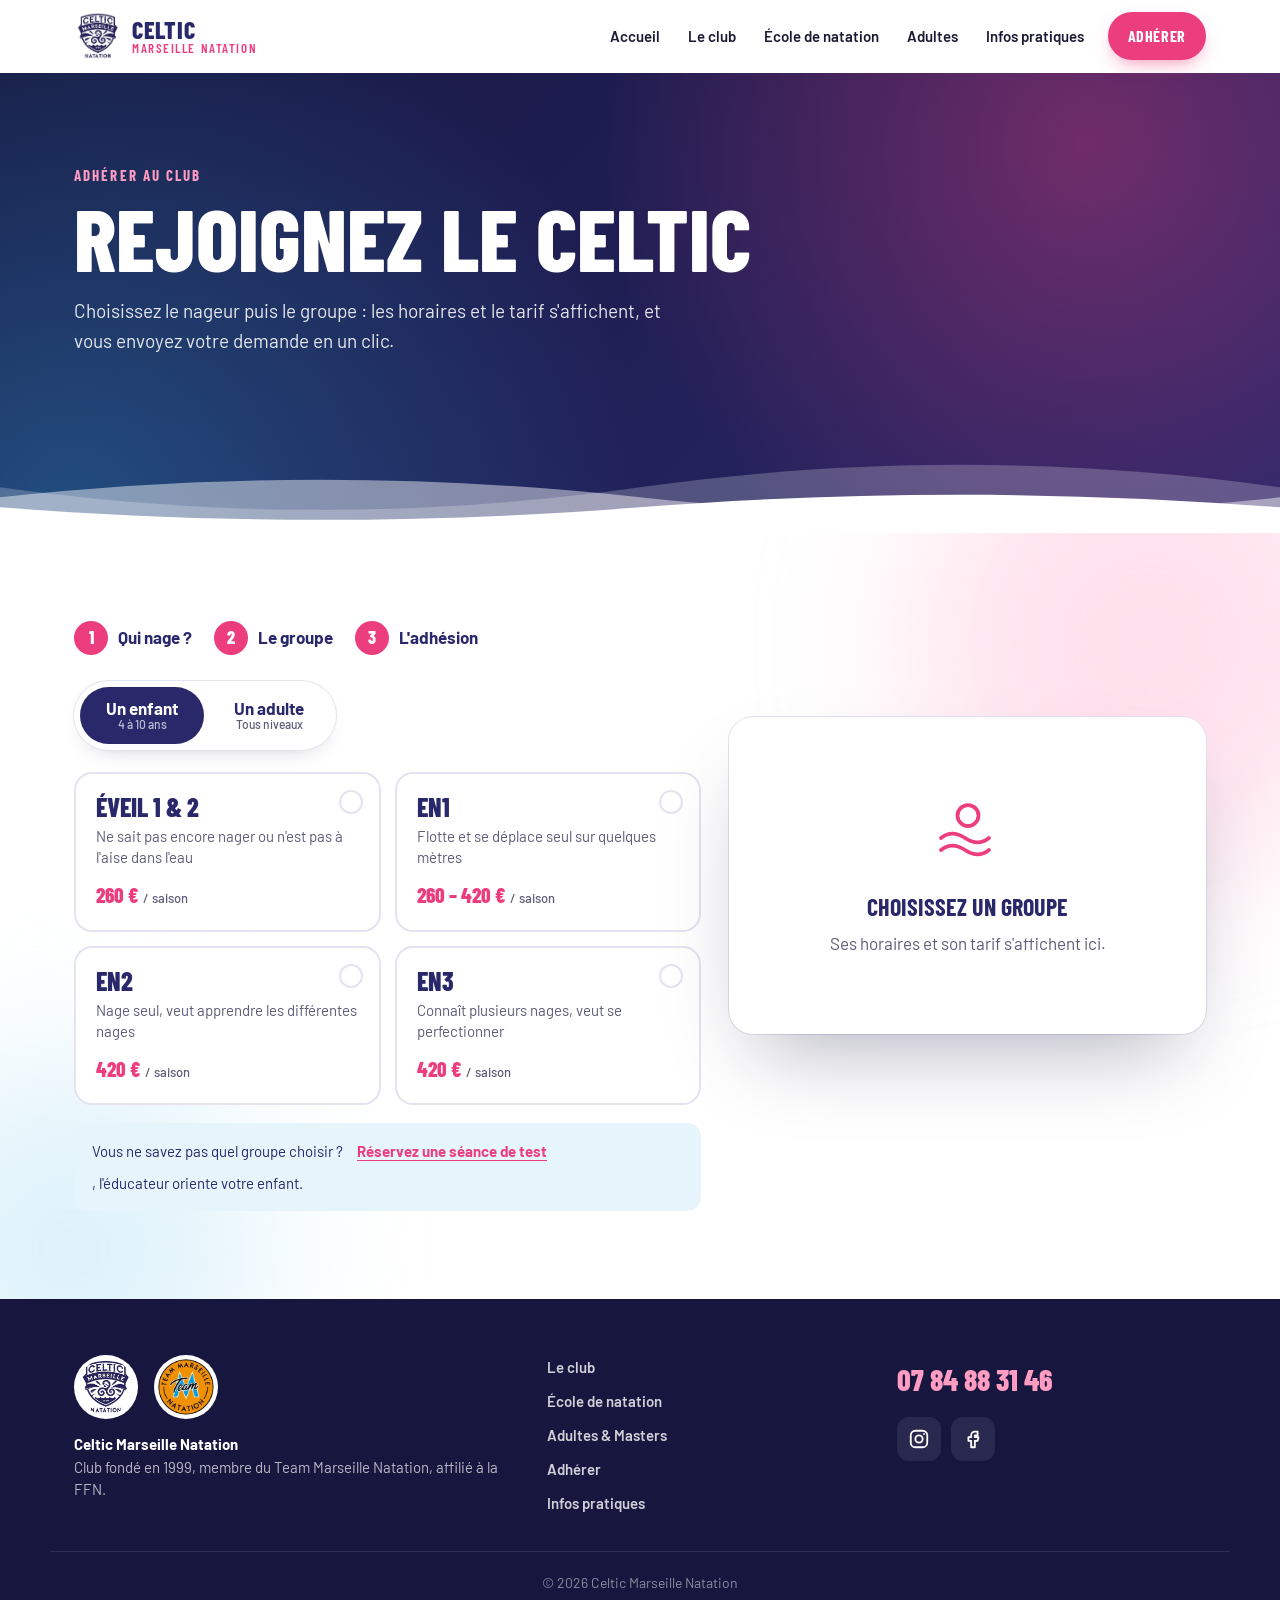
==== adherer.html @ 045851fb "Première version du site." ====
<!doctype html>
<html lang="fr">
<head>
  <meta charset="utf-8">
  <meta name="viewport" content="width=device-width, initial-scale=1, viewport-fit=cover">
  <title>Adhérer — Celtic Marseille Natation</title>
  <meta name="description" content="Adhérez au Celtic Marseille Natation : choisissez votre groupe, découvrez les horaires et le tarif, envoyez votre demande.">
  <meta name="theme-color" content="#29286b">
  <meta property="og:type" content="website">
  <meta property="og:title" content="Adhérer — Celtic Marseille Natation">
  <meta property="og:description" content="Adhérez au Celtic Marseille Natation : choisissez votre groupe, découvrez les horaires et le tarif, envoyez votre demande.">
  <meta property="og:image" content="assets/img/news-stage.jpg">
  <meta property="og:locale" content="fr_FR">
  <link rel="icon" href="assets/img/logo-celtic.jpg">
  <link rel="apple-touch-icon" href="assets/img/logo-celtic.jpg">
  <link rel="preconnect" href="https://fonts.googleapis.com">
  <link rel="preconnect" href="https://fonts.gstatic.com" crossorigin>
  <link href="https://fonts.googleapis.com/css2?family=Barlow+Condensed:ital,wght@0,600;0,700;0,800;1,800&family=Barlow:wght@400;500;600;700&display=swap" rel="stylesheet">
  <link rel="stylesheet" href="assets/css/style.css">
</head>
<body>

<a class="skip" href="#contenu">Aller au contenu</a>

<header class="header">
  <div class="container header__inner">
    <a href="index.html" class="brand" aria-label="Celtic Marseille Natation, accueil">
      <img src="assets/img/logo-celtic.jpg" alt="" width="44" height="44">
      <span class="brand__text"><strong>Celtic</strong><span>Marseille Natation</span></span>
    </a>
    <nav class="nav" id="nav" aria-label="Navigation principale">
      <ul>
        <li><a href="index.html">Accueil</a></li>
        <li><a href="club.html">Le club</a></li>
        <li><a href="ecole.html">École de natation</a></li>
        <li><a href="adultes.html">Adultes</a></li>
        <li><a href="infos.html">Infos pratiques</a></li>
        <li class="nav__cta"><a href="adherer.html" class="btn btn--pink btn--sm" aria-current="page">Adhérer</a></li>
      </ul>
    </nav>
    <button class="burger" id="burger" aria-label="Ouvrir le menu" aria-expanded="false" aria-controls="nav">
      <span></span><span></span><span></span>
    </button>
  </div>
</header>

<main id="contenu">
<section class="page-hero">
  <div class="container page-hero__inner">
    <p class="kicker kicker--light hero__anim" style="--d:0">Adhérer au club</p>
    <h1 class="page-hero__title hero__anim" style="--d:1">Rejoignez le Celtic</h1>
    <p class="page-hero__lead hero__anim" style="--d:2">Choisissez le nageur puis le groupe : les horaires et le tarif s'affichent, et vous envoyez votre demande en un clic.</p>
  </div>
  <div class="waves" aria-hidden="true">
    <svg class="waves__layer waves__layer--back" viewBox="0 0 2880 120" preserveAspectRatio="none">
      <path d="M0,50 C240,95 480,95 720,50 C960,5 1200,5 1440,50 C1680,95 1920,95 2160,50 C2400,5 2640,5 2880,50 L2880,120 L0,120 Z"/>
    </svg>
    <svg class="waves__layer waves__layer--mid" viewBox="0 0 2880 120" preserveAspectRatio="none">
      <path d="M0,65 C240,30 480,30 720,65 C960,100 1200,100 1440,65 C1680,30 1920,30 2160,65 C2400,100 2640,100 2880,65 L2880,120 L0,120 Z"/>
    </svg>
    <svg class="waves__layer waves__layer--front" viewBox="0 0 2880 120" preserveAspectRatio="none">
      <path d="M0,80 C240,105 480,105 720,80 C960,55 1200,55 1440,80 C1680,105 1920,105 2160,80 C2400,55 2640,55 2880,80 L2880,120 L0,120 Z"/>
    </svg>
  </div>
</section>

<section class="section section--tight signup" id="adherer">
  <div class="signup__glow" aria-hidden="true"></div>
  <div class="container">
    <ol class="mini-steps reveal">
      <li><span>1</span>Qui nage ?</li>
      <li><span>2</span>Le groupe</li>
      <li><span>3</span>L'adhésion</li>
    </ol>
    <div class="join">
      <div class="join__main">
        <div class="tabs" role="tablist" aria-label="Qui veut nager ?">
          <button type="button" class="tab" role="tab" aria-selected="true" data-tab="enfant">Un enfant<small>4 à 10 ans</small></button>
          <button type="button" class="tab" role="tab" aria-selected="false" data-tab="adulte">Un adulte<small>Tous niveaux</small></button>
        </div>
        <div class="choices" id="choices" role="radiogroup" aria-label="Choisissez un groupe"></div>
        <div class="join__help" id="join-help"></div>
      </div>
      <aside class="summary" id="summary" aria-live="polite">
        <div class="summary__empty" id="s-empty">
          <svg viewBox="0 0 48 48" aria-hidden="true"><path d="M6 30c5-4 10-4 16 0s11 4 16 0"/><path d="M6 38c5-4 10-4 16 0s11 4 16 0"/><circle cx="24" cy="15" r="7"/></svg>
          <strong>Choisissez un groupe</strong>
          <p>Ses horaires et son tarif s'affichent ici.</p>
        </div>
        <div class="summary__full" id="s-full" hidden>
          <p class="summary__label">Votre choix</p>
          <h2 class="summary__group" id="s-name"></h2>
          <p class="summary__goal" id="s-goal"></p>
          <div class="sessions" id="s-sessions" role="radiogroup" aria-label="Nombre de séances par semaine"></div>
          <div class="price-box">
            <span class="price-box__amount"><span id="s-price">0</span> €</span>
            <span class="price-box__per">pour la saison<br>adhésion + licence FFN incluses</span>
          </div>
          <p class="summary__label">Les créneaux</p>
          <ul class="slots slots--compact" id="s-slots"></ul>
          <p class="summary__note" id="s-note"></p>
          <div class="summary__actions" id="s-actions"></div>
        </div>
      </aside>
    </div>
  </div>
</section>

</main>

<footer class="footer">
  <div class="container footer__inner">
    <div class="footer__brand">
      <div class="footer__logos">
        <img src="assets/img/logo-celtic.jpg" alt="Logo Celtic Marseille Natation" width="64" height="64" loading="lazy">
        <img src="assets/img/logo-team.jpeg" alt="Logo Team Marseille Natation" width="64" height="64" loading="lazy">
      </div>
      <p><strong>Celtic Marseille Natation</strong><br>Club fondé en 1999, membre du Team Marseille Natation, affilié à la FFN.</p>
    </div>
    <nav class="footer__links" aria-label="Plan du site">
      <a href="club.html">Le club</a>
      <a href="ecole.html">École de natation</a>
      <a href="adultes.html">Adultes &amp; Masters</a>
      <a href="adherer.html">Adhérer</a>
      <a href="infos.html">Infos pratiques</a>
    </nav>
    <div class="footer__contact">
      <a href="tel:+33784883146" class="footer__phone">07 84 88 31 46</a>
      <div class="footer__socials">
        <a href="https://www.instagram.com/celticmarseillenatation/" target="_blank" rel="noopener" aria-label="Instagram du club">
          <svg viewBox="0 0 24 24" aria-hidden="true"><rect x="3" y="3" width="18" height="18" rx="5"/><circle cx="12" cy="12" r="4"/><circle cx="17.5" cy="6.5" r="1" class="fill"/></svg>
        </a>
        <a href="https://www.facebook.com/p/Celtic-Marseille-Natation-61565328270177/" target="_blank" rel="noopener" aria-label="Facebook du club">
          <svg viewBox="0 0 24 24" aria-hidden="true"><path d="M14 8h3V4h-3a4 4 0 0 0-4 4v2H7v4h3v7h4v-7h3l1-4h-4V8z"/></svg>
        </a>
      </div>
    </div>
  </div>
  <p class="footer__small container">© <span id="year">2026</span> Celtic Marseille Natation</p>
</footer>

<nav class="tabbar" aria-label="Navigation rapide">
  <a href="index.html" class="tabbar__item"><span class="tabbar__icon"><svg viewBox="0 0 24 24" aria-hidden="true"><path d="M3 11l9-8 9 8v9a1 1 0 0 1-1 1h-5v-6h-6v6H4a1 1 0 0 1-1-1z"/></svg></span><span>Accueil</span></a>
  <a href="ecole.html" class="tabbar__item"><span class="tabbar__icon"><svg viewBox="0 0 24 24" aria-hidden="true"><circle cx="12" cy="7" r="3"/><path d="M3 15c3-2 6-2 9 0s6 2 9 0"/><path d="M3 19.5c3-2 6-2 9 0s6 2 9 0"/></svg></span><span>École</span></a>
  <a href="adherer.html" class="tabbar__item tabbar__item--cta" aria-current="page"><span class="tabbar__icon"><svg viewBox="0 0 24 24" aria-hidden="true"><path d="M12 5v14M5 12h14"/></svg></span><span>Adhérer</span></a>
  <a href="adultes.html" class="tabbar__item"><span class="tabbar__icon"><svg viewBox="0 0 24 24" aria-hidden="true"><circle cx="17" cy="6" r="2.5"/><path d="M3 13l6-3 4 3 5-2"/><path d="M3 18c3-2 6-2 9 0s6 2 9 0"/></svg></span><span>Adultes</span></a>
  <a href="infos.html" class="tabbar__item"><span class="tabbar__icon"><svg viewBox="0 0 24 24" aria-hidden="true"><circle cx="12" cy="12" r="9"/><path d="M12 11v6M12 7.5v.5"/></svg></span><span>Infos</span></a>
</nav>

<a href="#contenu" class="totop" id="totop" aria-label="Revenir en haut de la page">
  <svg viewBox="0 0 24 24" aria-hidden="true"><path d="M12 19V5M5 12l7-7 7 7"/></svg>
</a>

<script src="assets/js/data.js"></script>
<script src="assets/js/main.js"></script>
</body>
</html>
---- assets/css/style.css ----
/* =========================================================
   Celtic Marseille Natation
   Couleurs : indigo du logo, rose du club, orange & bleu du Team
   ========================================================= */

:root {
  --navy: #29286b;
  --navy-deep: #17163f;
  --pink: #ec3d7f;
  --pink-soft: #fde7f0;
  --orange: #f39a2b;
  --sky: #2fa8df;
  --sky-soft: #e6f5fc;
  --ink: #1b1a33;
  --muted: #5d5c78;
  --line: #e4e3ef;
  --bg: #ffffff;
  --tint: #f4f7fb;

  --radius: 18px;
  --radius-sm: 10px;
  --shadow: 0 10px 30px -12px rgba(23, 22, 63, .25);
  --container: 1180px;

  --font-display: "Barlow Condensed", "Arial Narrow", sans-serif;
  --font-body: "Barlow", system-ui, -apple-system, sans-serif;
}

*,
*::before,
*::after { box-sizing: border-box; }

html { scroll-behavior: smooth; scroll-padding-top: 84px; }

body {
  margin: 0;
  font-family: var(--font-body);
  font-size: 17px;
  line-height: 1.6;
  color: var(--ink);
  background: var(--bg);
  -webkit-font-smoothing: antialiased;
  overflow-x: hidden;
}

[hidden] { display: none !important; }
img { max-width: 100%; display: block; }
a { color: inherit; }
p { margin: 0 0 1em; }

.container {
  width: 100%;
  max-width: var(--container);
  margin: 0 auto;
  padding: 0 24px;
}

.skip {
  position: absolute;
  left: -999px;
  top: 8px;
  background: var(--navy);
  color: #fff;
  padding: 8px 14px;
  border-radius: 8px;
  z-index: 100;
}
.skip:focus { left: 8px; }

/* ---------- Typographie ---------- */

.kicker {
  font-family: var(--font-display);
  font-weight: 700;
  font-size: 15px;
  letter-spacing: .14em;
  text-transform: uppercase;
  color: var(--pink);
  margin-bottom: 10px;
}
.kicker--light { color: #ff9cc2; }

.h2 {
  font-family: var(--font-display);
  font-weight: 800;
  font-size: clamp(34px, 4.6vw, 54px);
  line-height: 1;
  letter-spacing: -.005em;
  text-transform: uppercase;
  color: var(--navy);
  margin: 0 0 22px;
}
.h3 {
  font-family: var(--font-display);
  font-weight: 800;
  font-size: 28px;
  text-transform: uppercase;
  color: var(--navy);
  margin: 0 0 20px;
}
.muted { color: var(--muted); }
.orange { color: var(--orange); }

/* ---------- Boutons ---------- */

.btn {
  display: inline-flex;
  align-items: center;
  justify-content: center;
  gap: 8px;
  font-family: var(--font-display);
  font-weight: 700;
  font-size: 18px;
  letter-spacing: .04em;
  text-transform: uppercase;
  text-decoration: none;
  padding: 14px 26px;
  border-radius: 999px;
  border: 2px solid transparent;
  cursor: pointer;
  transition: transform .2s ease, background-color .2s ease, color .2s ease, box-shadow .2s ease;
}
.btn:hover { transform: translateY(-2px); }
.btn:focus-visible { outline: 3px solid var(--sky); outline-offset: 3px; }

.btn--sm { padding: 9px 18px; font-size: 16px; }
.btn--pink { background: var(--pink); color: #fff; box-shadow: 0 8px 20px -8px rgba(236, 61, 127, .7); }
.btn--pink:hover { background: #d92c6d; }
.btn--navy { background: var(--navy); color: #fff; }
.btn--navy:hover { background: var(--navy-deep); }
.btn--orange { background: var(--orange); color: var(--navy-deep); }
.btn--white { background: #fff; color: var(--pink); }
.btn--ghost { background: transparent; border-color: rgba(255, 255, 255, .7); color: #fff; }
.btn--ghost:hover { background: rgba(255, 255, 255, .12); }
.btn--outline { background: transparent; border-color: var(--navy); color: var(--navy); }
.btn--outline:hover { background: var(--navy); color: #fff; }

/* ---------- En-tête ---------- */

.header {
  position: sticky;
  top: 0;
  z-index: 50;
  background: rgba(255, 255, 255, .92);
  backdrop-filter: saturate(160%) blur(12px);
  -webkit-backdrop-filter: saturate(160%) blur(12px);
  border-bottom: 1px solid transparent;
  transition: border-color .2s, box-shadow .2s;
}
.header.is-scrolled { border-color: var(--line); box-shadow: 0 4px 20px -12px rgba(23, 22, 63, .3); }

.header__inner {
  display: flex;
  align-items: center;
  justify-content: space-between;
  height: 72px;
}

.brand {
  display: flex;
  align-items: center;
  gap: 10px;
  text-decoration: none;
  color: var(--navy);
}
.brand img { width: 48px; height: 48px; object-fit: contain; }
.brand__text { display: flex; flex-direction: column; line-height: 1; font-family: var(--font-display); text-transform: uppercase; }
.brand__text strong { font-size: 24px; font-weight: 800; letter-spacing: .03em; }
.brand__text span { font-size: 13px; font-weight: 600; letter-spacing: .12em; color: var(--pink); }

.nav ul { display: flex; align-items: center; gap: 4px; list-style: none; margin: 0; padding: 0; }
.nav a:not(.btn) {
  display: block;
  padding: 8px 12px;
  font-weight: 600;
  font-size: 15px;
  text-decoration: none;
  color: var(--ink);
  border-radius: 8px;
  transition: color .2s, background-color .2s;
}
.nav a:not(.btn):hover { color: var(--pink); }
.nav a:not(.btn)[aria-current="page"] { color: var(--pink); }
.nav__cta { margin-left: 8px; }

.burger {
  display: none;
  width: 44px;
  height: 44px;
  border: 0;
  background: transparent;
  cursor: pointer;
  padding: 10px;
  border-radius: 10px;
}
.burger:focus-visible { outline: 3px solid var(--sky); outline-offset: 2px; }
.burger span {
  display: block;
  height: 2px;
  background: var(--navy);
  border-radius: 2px;
  margin: 5px 0;
  transition: transform .25s, opacity .25s;
}
.burger[aria-expanded="true"] span:nth-child(1) { transform: translateY(7px) rotate(45deg); }
.burger[aria-expanded="true"] span:nth-child(2) { opacity: 0; }
.burger[aria-expanded="true"] span:nth-child(3) { transform: translateY(-7px) rotate(-45deg); }

/* ---------- Hero ---------- */

.hero {
  position: relative;
  color: #fff;
  min-height: min(88vh, 760px);
  display: flex;
  align-items: center;
  padding: 80px 0 140px;
  overflow: hidden;
  background: var(--navy-deep);
}
.hero__bg { position: absolute; inset: 0; }
.hero__bg img { width: 100%; height: 100%; object-fit: cover; object-position: 60% center; }
.hero__bg::after {
  content: "";
  position: absolute;
  inset: 0;
  background:
    linear-gradient(100deg, rgba(23, 22, 63, .95) 0%, rgba(41, 40, 107, .82) 42%, rgba(41, 40, 107, .25) 100%);
}
.hero__inner { position: relative; z-index: 1; }

.hero__title {
  font-family: var(--font-display);
  font-weight: 800;
  font-size: clamp(64px, 11vw, 140px);
  line-height: .86;
  text-transform: uppercase;
  margin: 0 0 28px;
  letter-spacing: -.01em;
}
.hero__title em {
  font-style: italic;
  background: linear-gradient(90deg, var(--pink) 0%, #ff9cc2 50%, var(--pink) 100%);
  background-size: 200% auto;
  -webkit-background-clip: text;
  background-clip: text;
  color: transparent;
  filter: drop-shadow(0 6px 24px rgba(236, 61, 127, .45));
  animation: shimmer 5s linear infinite;
}
.hero__lead { max-width: 540px; font-size: 19px; color: rgba(255, 255, 255, .9); margin-bottom: 32px; }
.hero__actions { display: flex; flex-wrap: wrap; gap: 14px; }

/* ---------- Vagues ---------- */

.wave { position: absolute; left: 0; width: 100%; height: 70px; display: block; }
.wave--bottom { bottom: -1px; }
.wave--top { top: -1px; }
.hero .wave path { fill: #fff; }
.section--navy .wave--top path { fill: #fff; }
.section--navy .wave--bottom path { fill: #fff; }

/* ---------- Chiffres ---------- */

.stats { position: relative; z-index: 2; margin-top: -70px; }
.stats__grid {
  display: grid;
  grid-template-columns: repeat(4, 1fr);
  background: #fff;
  border-radius: var(--radius);
  box-shadow: var(--shadow);
  padding: 8px;
}
.stat {
  display: flex;
  flex-direction: column;
  padding: 22px 24px;
  border-right: 1px solid var(--line);
}
.stat:last-child { border-right: 0; }
.stat__num {
  font-family: var(--font-display);
  font-weight: 800;
  font-size: 52px;
  line-height: 1;
  color: var(--navy);
}
.stat__num sup { font-size: .45em; color: var(--pink); }
.stat__label { font-size: 15px; color: var(--muted); margin-top: 6px; line-height: 1.35; }

/* ---------- Sections ---------- */

.section { position: relative; padding: 110px 0; }
.section--tint { background: var(--tint); }
.section--navy {
  background: var(--navy);
  color: rgba(255, 255, 255, .88);
  padding: 160px 0;
}
.section--navy .h2 { color: #fff; }
.section--navy .muted { color: rgba(255, 255, 255, .6); }

.section__head { margin-bottom: 48px; max-width: 720px; }
.section__head--row {
  max-width: none;
  display: flex;
  align-items: flex-end;
  justify-content: space-between;
  gap: 40px;
}
.section__head--row .h2 { margin-bottom: 0; }
.section__intro { max-width: 460px; color: var(--muted); margin: 0; }

.split {
  display: grid;
  grid-template-columns: 1.05fr 1fr;
  gap: 64px;
  align-items: center;
}
.split--reverse .split__text { order: 2; }
.split__media { margin: 0; }
.split__media figcaption { font-size: 15px; color: var(--muted); margin-top: 16px; }

.photo {
  width: 100%;
  aspect-ratio: 4 / 3.4;
  object-fit: cover;
  object-position: center 35%;
  border-radius: var(--radius);
  box-shadow: 0 30px 60px -20px rgba(0, 0, 0, .5);
}

.team-card {
  background: #fff;
  border-radius: var(--radius);
  padding: 24px;
  box-shadow: var(--shadow);
  border: 1px solid var(--line);
}

.checks { list-style: none; padding: 0; margin: 24px 0 0; display: grid; gap: 10px; }
.checks li { position: relative; padding-left: 34px; font-weight: 600; }
.checks li::before {
  content: "";
  position: absolute;
  left: 0;
  top: 3px;
  width: 22px;
  height: 22px;
  border-radius: 50%;
  background: var(--pink-soft) url("data:image/svg+xml,%3Csvg xmlns='http://www.w3.org/2000/svg' viewBox='0 0 24 24' fill='none' stroke='%23ec3d7f' stroke-width='3' stroke-linecap='round' stroke-linejoin='round'%3E%3Cpath d='M5 12l5 5 9-10'/%3E%3C/svg%3E") center / 13px no-repeat;
}

/* ---------- Parcours ---------- */

.paths { display: grid; grid-template-columns: repeat(3, 1fr); gap: 24px; }
.path {
  position: relative;
  display: flex;
  flex-direction: column;
  background: #fff;
  border-radius: var(--radius);
  padding: 34px 30px 30px;
  text-decoration: none;
  border: 1px solid var(--line);
  transition: transform .25s ease, box-shadow .25s ease, border-color .25s;
  overflow: hidden;
}
.path::after {
  content: "";
  position: absolute;
  left: 0;
  right: 0;
  top: 0;
  height: 5px;
  background: var(--pink);
  transform: scaleX(0);
  transform-origin: left;
  transition: transform .3s ease;
}
.path:hover { transform: translateY(-6px); box-shadow: var(--shadow); border-color: transparent; }
.path:hover::after { transform: scaleX(1); }
.path__num {
  font-family: var(--font-display);
  font-weight: 800;
  font-size: 54px;
  line-height: 1;
  color: transparent;
  -webkit-text-stroke: 1.5px var(--pink);
  margin-bottom: 14px;
}
.path h3 {
  font-family: var(--font-display);
  font-weight: 800;
  font-size: 30px;
  text-transform: uppercase;
  color: var(--navy);
  margin: 0;
  line-height: 1.05;
}
.path__age { font-weight: 700; color: var(--pink); margin: 4px 0 12px; font-size: 15px; }
.path p:not(.path__age) { color: var(--muted); }
.path__link { margin-top: auto; font-weight: 700; color: var(--navy); }

/* ---------- Groupes & créneaux ---------- */

.season-note {
  display: flex;
  align-items: center;
  gap: 12px;
  background: var(--sky-soft);
  border-radius: var(--radius-sm);
  padding: 14px 18px;
  font-size: 15px;
  color: var(--navy);
  margin-bottom: 28px;
}
.season-note a { font-weight: 700; white-space: nowrap; }
.season-note__dot {
  flex: none;
  width: 10px;
  height: 10px;
  border-radius: 50%;
  background: var(--sky);
  box-shadow: 0 0 0 4px rgba(47, 168, 223, .25);
}

.groups { display: grid; grid-template-columns: repeat(4, 1fr); gap: 20px; }
.groups--3 { grid-template-columns: repeat(3, 1fr); }

.group {
  display: flex;
  flex-direction: column;
  background: #fff;
  border: 1px solid var(--line);
  border-radius: var(--radius);
  overflow: hidden;
}
.section--tint .group { border-color: transparent; box-shadow: 0 6px 24px -14px rgba(23, 22, 63, .3); }
.group__head { padding: 24px 22px 18px; border-bottom: 1px dashed var(--line); }
.group__tag {
  display: inline-block;
  font-family: var(--font-display);
  font-weight: 800;
  font-size: 26px;
  text-transform: uppercase;
  color: var(--navy);
  line-height: 1;
}
.group__goal { margin: 8px 0 0; font-size: 15px; color: var(--muted); line-height: 1.4; }

.group--featured { background: var(--navy); border-color: var(--navy); color: #fff; }
.group--featured .group__tag { color: #fff; }
.group--featured .group__goal { color: rgba(255, 255, 255, .75); }
.group--featured .group__head { border-color: rgba(255, 255, 255, .18); }
.group--featured .slot__day { color: rgba(255, 255, 255, .6); }
.group--featured .group__price { background: rgba(255, 255, 255, .08); color: #fff; }
.group--featured .group__price strong { color: #ff9cc2; }

.slots { list-style: none; margin: 0; padding: 10px 22px 18px; flex: 1; }
.slots li {
  display: grid;
  grid-template-columns: 74px 1fr;
  grid-template-areas: "day time" "day pool";
  column-gap: 8px;
  padding: 10px 0;
  border-bottom: 1px solid var(--line);
}
.group--featured .slots li { border-color: rgba(255, 255, 255, .12); }
.slots li:last-child { border-bottom: 0; }
.slot__day { grid-area: day; font-size: 13px; font-weight: 700; text-transform: uppercase; letter-spacing: .06em; color: var(--muted); padding-top: 3px; }
.slot__time { grid-area: time; font-family: var(--font-display); font-weight: 700; font-size: 21px; line-height: 1.2; }
.pool {
  grid-area: pool;
  justify-self: start;
  font-size: 12px;
  font-weight: 700;
  text-transform: uppercase;
  letter-spacing: .05em;
  padding: 2px 9px;
  border-radius: 999px;
  margin-top: 4px;
}
/* Une couleur par piscine, reprise sur les cartes des bassins */
.pool--fv  { background: #dff1fb; color: #0f6f9c; }
.pool--va  { background: var(--pink-soft); color: #b8195a; }
.pool--sc  { background: #fdecd6; color: #a35a00; }
.pool--de  { background: #e5e4f6; color: var(--navy); }
.pool--sea { background: #d8f4ef; color: #0d7a68; }

.group__price {
  padding: 16px 22px;
  background: var(--tint);
  font-size: 15px;
  color: var(--muted);
}
.section--tint .group__price { background: #fafbfd; }
.group__price strong { font-family: var(--font-display); font-size: 22px; color: var(--pink); font-weight: 800; }

.fineprint { font-size: 14px; color: var(--muted); margin: 16px 0 0; }

/* ---------- Étapes d'inscription ---------- */

.steps {
  margin-top: 64px;
  background: var(--pink-soft);
  border-radius: calc(var(--radius) + 6px);
  padding: 44px;
}
.steps ol {
  list-style: none;
  padding: 0;
  margin: 0 0 32px;
  display: grid;
  grid-template-columns: repeat(3, 1fr);
  gap: 28px;
}
.steps li { display: flex; gap: 16px; }
.steps li p { margin: 4px 0 0; color: var(--muted); font-size: 15px; }
.steps li strong { color: var(--navy); font-size: 18px; }
.steps__n {
  flex: none;
  width: 44px;
  height: 44px;
  border-radius: 50%;
  display: grid;
  place-items: center;
  background: var(--pink);
  color: #fff;
  font-family: var(--font-display);
  font-weight: 800;
  font-size: 22px;
}

/* ---------- Compétition ---------- */

.chips { list-style: none; padding: 0; margin: 0 0 28px; display: flex; flex-wrap: wrap; gap: 8px; }
.chips li {
  padding: 6px 14px;
  border-radius: 999px;
  border: 1px solid rgba(255, 255, 255, .3);
  font-weight: 600;
  font-size: 15px;
  color: #fff;
}
.results { display: flex; gap: 40px; margin-bottom: 32px; }
.results div { display: flex; flex-direction: column; max-width: 160px; font-size: 15px; line-height: 1.35; }
.results__num { font-family: var(--font-display); font-weight: 800; font-size: 60px; line-height: 1; color: var(--orange); }
.results__num sup { font-size: .45em; }

/* ---------- Bassins ---------- */

.pools { display: grid; grid-template-columns: repeat(4, 1fr); gap: 20px; }
.poolcard {
  --c: var(--sky);
  position: relative;
  display: flex;
  flex-direction: column;
  padding: 28px 24px 24px;
  border-radius: var(--radius);
  background: #fff;
  border: 1px solid var(--line);
  border-top: 6px solid var(--c);
  transition: transform .25s, box-shadow .25s;
}
.poolcard:hover { transform: translateY(-4px); box-shadow: var(--shadow); }
.poolcard--fv { --c: var(--sky); }
.poolcard--va { --c: var(--pink); }
.poolcard--sc { --c: var(--orange); }
.poolcard--de { --c: var(--navy); }
.poolcard__arr {
  font-family: var(--font-display);
  font-weight: 800;
  font-size: 48px;
  line-height: 1;
  color: var(--c);
}
.poolcard__arr sup { font-size: .45em; }
.poolcard h3 {
  font-family: var(--font-display);
  font-weight: 800;
  font-size: 24px;
  text-transform: uppercase;
  color: var(--navy);
  margin: 10px 0 8px;
  line-height: 1.05;
}
.poolcard__addr { color: var(--muted); font-size: 15px; line-height: 1.45; }
.poolcard__use { font-size: 14px; font-weight: 600; color: var(--ink); }
.poolcard a { margin-top: auto; font-weight: 700; color: var(--navy); text-decoration: none; }
.poolcard a:hover { color: var(--pink); }

/* ---------- Actualités ---------- */

.news { display: grid; grid-template-columns: repeat(4, 1fr); gap: 20px; }
.newscard {
  display: flex;
  flex-direction: column;
  background: #fff;
  border-radius: var(--radius);
  overflow: hidden;
  box-shadow: 0 6px 24px -14px rgba(23, 22, 63, .3);
  transition: transform .25s, box-shadow .25s;
}
.newscard:hover { transform: translateY(-4px); box-shadow: var(--shadow); }
.newscard__img { aspect-ratio: 16 / 10; overflow: hidden; background: var(--navy); }
.newscard__img img { width: 100%; height: 100%; object-fit: cover; }
.newscard__img--left img { object-position: left center; }
.newscard__img--contain { background: #bfe6f6; }
.newscard__img--contain img { object-fit: cover; object-position: center 20%; }
.newscard__body { padding: 20px 22px 24px; }
.newscard time { font-size: 13px; font-weight: 700; text-transform: uppercase; letter-spacing: .06em; color: var(--pink); }
.newscard h3 {
  font-family: var(--font-display);
  font-weight: 800;
  font-size: 22px;
  line-height: 1.1;
  text-transform: uppercase;
  color: var(--navy);
  margin: 6px 0 10px;
}
.newscard p { font-size: 15px; color: var(--muted); margin: 0; line-height: 1.5; }

/* ---------- Soutenir ---------- */

.support {
  background: var(--pink);
  background-image:
    radial-gradient(circle at 10% 120%, rgba(255, 255, 255, .18) 0 160px, transparent 161px),
    radial-gradient(circle at 95% -30%, rgba(255, 255, 255, .14) 0 200px, transparent 201px);
  color: #fff;
  padding: 72px 0;
}
.support__inner { display: flex; align-items: center; justify-content: space-between; gap: 40px; }
.support .h2 { color: #fff; margin-bottom: 10px; }
.support p { max-width: 620px; margin: 0; font-size: 18px; color: rgba(255, 255, 255, .92); }
.support .btn { flex: none; }

/* ---------- Contact ---------- */

.contact { display: grid; grid-template-columns: 1fr 1fr; gap: 64px; align-items: center; }
.contact p { color: var(--muted); }
.phone {
  display: inline-block;
  font-family: var(--font-display);
  font-weight: 800;
  font-size: clamp(40px, 5.5vw, 64px);
  line-height: 1;
  color: var(--pink);
  text-decoration: none;
  margin-top: 8px;
  border-bottom: 4px solid var(--pink-soft);
  transition: border-color .2s;
}
.phone:hover { border-color: var(--pink); }

.socials { display: grid; gap: 14px; }
.social {
  display: flex;
  align-items: center;
  gap: 16px;
  padding: 16px 20px;
  border-radius: var(--radius-sm);
  border: 1px solid var(--line);
  text-decoration: none;
  transition: border-color .2s, transform .2s, box-shadow .2s;
}
.social:hover { border-color: var(--pink); transform: translateX(4px); box-shadow: 0 6px 20px -12px rgba(236, 61, 127, .5); }
.social svg {
  flex: none;
  width: 44px;
  height: 44px;
  padding: 10px;
  border-radius: 12px;
  background: var(--pink-soft);
  fill: none;
  stroke: var(--pink);
  stroke-width: 2;
  stroke-linejoin: round;
}
.social svg .fill { fill: var(--pink); stroke: none; }
.social--team svg { background: #fdecd6; stroke: #c96f00; }
.social--team svg .fill { fill: #c96f00; }
.social span { display: flex; flex-direction: column; font-size: 15px; color: var(--muted); line-height: 1.3; }
.social strong { color: var(--navy); font-size: 17px; }

/* ---------- Pied de page ---------- */

.footer {
  background: var(--navy-deep);
  color: rgba(255, 255, 255, .7);
  padding: 56px 0 40px;
  text-align: center;
  font-size: 15px;
}
.footer__inner { display: flex; flex-direction: column; align-items: center; gap: 10px; }
.footer__logos { display: flex; gap: 16px; margin-bottom: 12px; }
.footer__logos img { width: 72px; height: 72px; border-radius: 50%; object-fit: contain; background: #fff; padding: 4px; }
.footer strong { color: #fff; }
.footer__small { font-size: 14px; color: rgba(255, 255, 255, .5); }
.footer__small a { color: rgba(255, 255, 255, .7); }

/* ---------- Apparition au défilement ---------- */

.reveal { opacity: 0; transform: translateY(24px); transition: opacity .7s ease, transform .7s ease; }
.reveal.is-visible { opacity: 1; transform: none; }
.no-js .reveal { opacity: 1; transform: none; }

@media (prefers-reduced-motion: reduce) {
  html { scroll-behavior: auto; }
  .reveal { opacity: 1; transform: none; transition: none; }
  * { transition-duration: 0s !important; }
}

/* =========================================================
   Responsive
   ========================================================= */

@media (max-width: 1080px) {
  .groups { grid-template-columns: repeat(2, 1fr); }
  .pools, .news { grid-template-columns: repeat(2, 1fr); }
}

@media (max-width: 960px) {
  .burger { display: block; }
  .nav {
    position: fixed;
    inset: 60px 0 auto 0;
    background: #fff;
    border-bottom: 1px solid var(--line);
    box-shadow: 0 20px 30px -20px rgba(23, 22, 63, .35);
    padding: 12px 24px 24px;
    transform: translateY(-12px);
    opacity: 0;
    visibility: hidden;
    transition: opacity .2s, transform .2s, visibility .2s;
  }
  .nav.is-open { opacity: 1; transform: none; visibility: visible; }
  .nav ul { flex-direction: column; align-items: stretch; gap: 0; }
  .nav a:not(.btn) { padding: 14px 4px; font-size: 18px; border-bottom: 1px solid var(--line); border-radius: 0; }
  .nav__cta { margin: 16px 0 0; }
  .nav__cta .btn { width: 100%; }
}

@media (max-width: 960px) {

  .split, .contact { grid-template-columns: 1fr; gap: 44px; }
  .split--reverse .split__text { order: 0; }
  .paths, .groups--3 { grid-template-columns: 1fr; }
  .section__head--row { flex-direction: column; align-items: flex-start; gap: 18px; }
  .stats__grid { grid-template-columns: repeat(2, 1fr); }
  .stat:nth-child(2) { border-right: 0; }
  .stat:nth-child(-n+2) { border-bottom: 1px solid var(--line); }
  .steps ol { grid-template-columns: 1fr; }
  .support__inner { flex-direction: column; align-items: flex-start; }
}

@media (max-width: 600px) {
  body { font-size: 16px; }
  .container { padding: 0 16px; }
  .section { padding: 80px 0; }
  .section--navy { padding: 120px 0; }
  .hero { padding: 56px 0 120px; min-height: 0; }
  .hero__bg::after { background: linear-gradient(180deg, rgba(23, 22, 63, .8), rgba(41, 40, 107, .92)); }
  .hero__actions .btn { flex: 1 1 100%; }
  .groups, .pools, .news { grid-template-columns: 1fr; }
  .stat { padding: 18px 16px; }
  .stat__num { font-size: 40px; }
  .steps { padding: 28px 22px; }
  .results { gap: 24px; }
  .brand__text strong { font-size: 21px; }
  .season-note { align-items: flex-start; }
  .season-note__dot { margin-top: 6px; }
}

/* =========================================================
   Animations et éléments dynamiques
   ========================================================= */

@keyframes shimmer { to { background-position: -200% center; } }
@keyframes kenburns { from { transform: scale(1.04); } to { transform: scale(1.16) translate(-2%, -1%); } }
@keyframes lineUp { to { transform: none; } }
@keyframes fadeUp { to { opacity: 1; transform: none; } }
@keyframes waveMove { to { transform: translateX(-50%); } }
@keyframes marquee { to { transform: translateX(-50%); } }
@keyframes rise {
  0%   { transform: translate(0, 0); opacity: 0; }
  10%  { opacity: .9; }
  50%  { transform: translate(var(--sway), -55vh); }
  100% { transform: translate(0, -110vh); opacity: 0; }
}
@keyframes ripple { to { transform: translate(-50%, -50%) scale(16); opacity: 0; } }
@keyframes scrollDot { 0% { transform: translate(-50%, 0); opacity: 1; } 80% { transform: translate(-50%, 14px); opacity: 0; } 100% { opacity: 0; } }
@keyframes stepIn { from { opacity: 0; transform: translateX(24px); } to { opacity: 1; transform: none; } }
@keyframes glow { 0%, 100% { box-shadow: 0 8px 20px -8px rgba(236, 61, 127, .7), 0 0 0 0 rgba(236, 61, 127, .45); } 50% { box-shadow: 0 8px 20px -8px rgba(236, 61, 127, .7), 0 0 0 10px rgba(236, 61, 127, 0); } }
@keyframes drop { from { opacity: 0; transform: translateY(-8px); } to { opacity: 1; transform: none; } }

/* ---------- Hero ---------- */

.hero { cursor: default; }
.hero__bg img { animation: kenburns 26s ease-in-out infinite alternate; }

.hero__title .line { display: block; overflow: hidden; padding: 0 .12em .03em 0; margin-right: -.12em; }
.hero__title .line > span { display: inline-block; transform: translateY(110%); animation: lineUp .9s cubic-bezier(.2, .8, .2, 1) forwards; }
.hero__title .line:nth-child(1) > span { animation-delay: .15s; }
.hero__title .line:nth-child(2) > span { animation-delay: .3s; }
.hero__title .line:nth-child(3) > span { animation-delay: .45s; }

.hero__anim { opacity: 0; transform: translateY(20px); animation: fadeUp .8s ease forwards; animation-delay: calc(var(--d) * .15s + .1s); }

.btn--glow { animation: glow 2.4s ease-in-out infinite; }

.hero__bubbles { position: absolute; inset: 0; overflow: hidden; pointer-events: none; }
.bubble {
  position: absolute;
  bottom: -40px;
  border-radius: 50%;
  background: radial-gradient(circle at 30% 30%, rgba(255, 255, 255, .75), rgba(255, 255, 255, .06) 62%);
  border: 1px solid rgba(255, 255, 255, .35);
  animation: rise var(--dur) linear var(--delay) infinite;
}
.ripple {
  position: absolute;
  width: 20px;
  height: 20px;
  border: 2px solid rgba(255, 255, 255, .7);
  border-radius: 50%;
  transform: translate(-50%, -50%) scale(0);
  animation: ripple 1.3s ease-out forwards;
  pointer-events: none;
  z-index: 1;
}

.waves { position: absolute; left: 0; right: 0; bottom: -1px; height: 110px; overflow: hidden; pointer-events: none; z-index: 1; }
.waves__layer { position: absolute; left: 0; bottom: 0; width: 200%; height: 100%; }
.waves__layer--back path  { fill: rgba(255, 255, 255, .22); }
.waves__layer--mid path   { fill: rgba(255, 255, 255, .45); }
.waves__layer--front path { fill: #fff; }
.waves__layer--back  { animation: waveMove 19s linear infinite; }
.waves__layer--mid   { animation: waveMove 13s linear infinite reverse; }
.waves__layer--front { animation: waveMove 9s linear infinite; }

.scroll-hint {
  position: absolute;
  left: 50%;
  bottom: 130px;
  width: 26px;
  height: 42px;
  margin-left: -13px;
  border: 2px solid rgba(255, 255, 255, .55);
  border-radius: 14px;
  z-index: 2;
}
.scroll-hint span {
  position: absolute;
  left: 50%;
  top: 8px;
  width: 4px;
  height: 8px;
  border-radius: 2px;
  background: #fff;
  animation: scrollDot 1.8s ease-in-out infinite;
}

.stats { margin-top: -56px; }

/* ---------- Bandeau défilant ---------- */

.marquee {
  margin: 70px -2% 0;
  width: 104%;
  background: var(--navy);
  color: #fff;
  padding: 16px 0;
  overflow: hidden;
  transform: rotate(-1.5deg);
  box-shadow: 0 16px 30px -18px rgba(23, 22, 63, .6);
}
.marquee__track { display: flex; width: max-content; animation: marquee 32s linear infinite; }
.marquee__track span {
  display: inline-flex;
  align-items: center;
  font-family: var(--font-display);
  font-weight: 800;
  font-size: 30px;
  text-transform: uppercase;
  letter-spacing: .02em;
  white-space: nowrap;
}
.marquee__track span::after {
  content: "";
  width: 14px;
  height: 14px;
  margin: 0 32px;
  background: var(--pink);
  transform: rotate(45deg);
  border-radius: 3px;
}
.marquee__track span:nth-child(3n+2) { color: #ff9cc2; }
.marquee__track span:nth-child(3n+2)::after { background: var(--orange); }
.marquee:hover .marquee__track { animation-play-state: paused; }

/* ---------- Cartes ---------- */

.group { transition: transform .25s ease, box-shadow .25s ease; }
.group:hover { transform: translateY(-5px); box-shadow: var(--shadow); }

/* ---------- Filtres par piscine ---------- */

.filters { display: flex; flex-wrap: wrap; align-items: center; gap: 8px; margin-bottom: 22px; }
.filters__label { font-size: 14px; font-weight: 700; color: var(--muted); margin-right: 4px; }
.filter {
  display: inline-flex;
  align-items: center;
  gap: 8px;
  font: 600 14px/1 var(--font-body);
  color: var(--ink);
  background: #fff;
  border: 1.5px solid var(--line);
  border-radius: 999px;
  padding: 9px 16px;
  cursor: pointer;
  transition: background-color .2s, color .2s, border-color .2s, transform .2s;
}
.filter:hover { border-color: var(--navy); transform: translateY(-1px); }
.filter:focus-visible { outline: 3px solid var(--sky); outline-offset: 2px; }
.filter[aria-pressed="true"] { background: var(--navy); border-color: var(--navy); color: #fff; }
.filter__dot { width: 10px; height: 10px; border-radius: 50%; background: var(--c, var(--muted)); }
.slots li { transition: opacity .3s ease; }
.slots li.is-dim { opacity: .2; }
.group.is-empty { opacity: .45; }

/* ---------- Adhérer ---------- */

.signup { overflow: hidden; }
.signup .container { position: relative; }
.signup__glow::before,
.signup__glow::after {
  content: "";
  position: absolute;
  border-radius: 50%;
  filter: blur(80px);
  opacity: .5;
  pointer-events: none;
}
.signup__glow::before { width: 460px; height: 460px; background: #ffc2d9; top: -120px; right: -100px; }
.signup__glow::after { width: 380px; height: 380px; background: #bfe6f6; bottom: -140px; left: -120px; }

.mini-steps { list-style: none; display: flex; flex-wrap: wrap; gap: 22px; margin: 0; padding: 0; }
.mini-steps li { display: flex; align-items: center; gap: 10px; font-weight: 700; color: var(--navy); }
.mini-steps span {
  display: grid;
  place-items: center;
  width: 34px;
  height: 34px;
  border-radius: 50%;
  background: var(--pink);
  color: #fff;
  font-family: var(--font-display);
  font-weight: 800;
  font-size: 18px;
}

.join { display: grid; grid-template-columns: 1.25fr .95fr; gap: 28px; align-items: start; }

.tabs {
  display: inline-flex;
  gap: 4px;
  padding: 6px;
  margin-bottom: 22px;
  background: #fff;
  border-radius: 999px;
  box-shadow: 0 0 0 1px var(--line), 0 10px 24px -16px rgba(23, 22, 63, .35);
}
.tab {
  display: flex;
  flex-direction: column;
  align-items: center;
  border: 0;
  background: none;
  font: 700 17px/1.15 var(--font-body);
  color: var(--navy);
  padding: 12px 26px;
  border-radius: 999px;
  cursor: pointer;
  transition: background-color .25s, color .25s;
}
.tab small { font-size: 12px; font-weight: 500; color: var(--muted); }
.tab:hover { background: var(--tint); }
.tab:focus-visible { outline: 3px solid var(--sky); outline-offset: 2px; }
.tab[aria-selected="true"] { background: var(--navy); color: #fff; }
.tab[aria-selected="true"] small { color: rgba(255, 255, 255, .7); }

.choices { display: grid; grid-template-columns: 1fr 1fr; gap: 14px; }
.choice {
  position: relative;
  display: flex;
  flex-direction: column;
  gap: 6px;
  text-align: left;
  font: inherit;
  color: var(--ink);
  background: #fff;
  border: 2px solid var(--line);
  border-radius: 18px;
  padding: 20px 20px 18px;
  cursor: pointer;
  transition: border-color .2s, transform .2s, box-shadow .2s;
  animation: stepIn .4s ease both;
}
.choice:nth-child(2) { animation-delay: .05s; }
.choice:nth-child(3) { animation-delay: .1s; }
.choice:nth-child(4) { animation-delay: .15s; }
.choice:hover { border-color: #f5a3c3; transform: translateY(-3px); box-shadow: 0 14px 26px -18px rgba(236, 61, 127, .8); }
.choice:focus-visible { outline: 3px solid var(--sky); outline-offset: 2px; }
.choice[aria-checked="true"] {
  border-color: var(--pink);
  background: linear-gradient(180deg, #fff 0%, var(--pink-soft) 100%);
  box-shadow: 0 16px 30px -18px rgba(236, 61, 127, .8);
}
.choice::after {
  content: "";
  position: absolute;
  top: 16px;
  right: 16px;
  width: 24px;
  height: 24px;
  border-radius: 50%;
  border: 2px solid var(--line);
  background: #fff center / 13px no-repeat;
  transition: background-color .2s, border-color .2s;
}
.choice[aria-checked="true"]::after {
  border-color: var(--pink);
  background-color: var(--pink);
  background-image: url("data:image/svg+xml,%3Csvg xmlns='http://www.w3.org/2000/svg' viewBox='0 0 24 24' fill='none' stroke='%23fff' stroke-width='3.5' stroke-linecap='round' stroke-linejoin='round'%3E%3Cpath d='M5 12l5 5 9-10'/%3E%3C/svg%3E");
}
.choice__tag { font-family: var(--font-display); font-weight: 800; font-size: 26px; line-height: 1; text-transform: uppercase; color: var(--navy); padding-right: 32px; }
.choice__who { flex: 1; font-size: 15px; line-height: 1.4; color: var(--muted); }
.choice__price { font-family: var(--font-display); font-weight: 800; font-size: 21px; color: var(--pink); margin-top: 4px; }
.choice__price small { font-family: var(--font-body); font-size: 13px; font-weight: 500; color: var(--muted); }

.join__help {
  display: flex;
  flex-wrap: wrap;
  align-items: center;
  gap: 8px 14px;
  margin-top: 18px;
  padding: 16px 18px;
  border-radius: 14px;
  background: var(--sky-soft);
  font-size: 15px;
  color: var(--navy);
}
.link-btn {
  border: 0;
  background: none;
  padding: 0;
  font: 700 15px var(--font-body);
  color: var(--pink);
  text-decoration: underline;
  text-underline-offset: 3px;
  cursor: pointer;
}

.summary {
  position: sticky;
  top: 96px;
  background: #fff;
  border-radius: 24px;
  padding: 28px;
  box-shadow: 0 40px 80px -30px rgba(23, 22, 63, .35), 0 0 0 1px var(--line);
}
.summary__empty { text-align: center; padding: 48px 10px; color: var(--muted); }
.summary__empty svg {
  width: 72px;
  height: 72px;
  margin: 0 auto 16px;
  fill: none;
  stroke: var(--pink);
  stroke-width: 2.5;
  stroke-linecap: round;
  animation: float 3s ease-in-out infinite;
}
.summary__empty strong { display: block; font-family: var(--font-display); font-size: 24px; text-transform: uppercase; color: var(--navy); }
.summary__empty p { margin: 4px 0 0; }
.summary__full { animation: stepIn .4s ease; }
.summary__label { font-size: 13px; font-weight: 700; letter-spacing: .08em; text-transform: uppercase; color: var(--pink); margin: 0 0 6px; }
.summary__group { font-family: var(--font-display); font-weight: 800; font-size: 40px; line-height: 1; text-transform: uppercase; color: var(--navy); margin: 0; }
.summary__goal { color: var(--muted); margin: 6px 0 0; }

.sessions { display: flex; gap: 8px; margin: 20px 0 16px; }
.sess {
  flex: 1;
  font: 700 15px var(--font-body);
  color: var(--ink);
  background: #fff;
  border: 2px solid var(--line);
  border-radius: 12px;
  padding: 11px 10px;
  cursor: pointer;
  transition: border-color .2s, background-color .2s, color .2s;
}
.sess[aria-checked="true"] { border-color: var(--pink); background: var(--pink-soft); color: #b8195a; }
.sess:only-child { cursor: default; }

.price-box {
  display: flex;
  align-items: center;
  gap: 18px;
  padding: 18px 22px;
  margin-bottom: 22px;
  border-radius: 16px;
  background: linear-gradient(135deg, var(--navy), #3d3ca0);
  color: #fff;
}
.price-box__amount { font-family: var(--font-display); font-weight: 800; font-size: 52px; line-height: 1; white-space: nowrap; }
.price-box__per { font-size: 13px; line-height: 1.35; color: rgba(255, 255, 255, .8); }

.slots--compact { padding: 0; margin-bottom: 14px; }
.slots--compact li { padding: 8px 0; }
.summary__note { font-size: 14px; color: var(--muted); background: var(--tint); border-radius: 10px; padding: 12px 14px; }
.summary__note:empty { display: none; }
.summary__actions { display: flex; flex-wrap: wrap; gap: 10px; margin-top: 18px; }
.summary__actions .btn { flex: 1 1 200px; }

@keyframes float { 0%, 100% { transform: translateY(0); } 50% { transform: translateY(-8px); } }

.group__join {
  display: block;
  margin-top: 8px;
  padding: 0;
  border: 0;
  background: none;
  font: 700 15px var(--font-body);
  color: var(--navy);
  cursor: pointer;
  transition: color .2s;
}
.group__join:hover { color: var(--pink); }
.group--featured .group__join { color: #fff; }
.group--featured .group__join:hover { color: #ff9cc2; }

/* ---------- Fenêtre de demande ---------- */

@keyframes pop { from { opacity: 0; transform: translateY(24px) scale(.97); } }

.modal {
  width: min(540px, calc(100% - 24px));
  max-height: calc(100% - 24px);
  padding: 0;
  border: 0;
  border-radius: 24px;
  box-shadow: 0 40px 100px -20px rgba(23, 22, 63, .6);
  color: var(--ink);
}
.modal[open] { animation: pop .3s ease; }
.modal::backdrop { background: rgba(23, 22, 63, .6); backdrop-filter: blur(4px); }
.modal__box { position: relative; padding: 32px; }
.modal .h3 { margin-bottom: 14px; padding-right: 40px; }
.modal__close {
  position: absolute;
  top: 16px;
  right: 16px;
  width: 40px;
  height: 40px;
  border: 0;
  border-radius: 50%;
  background: var(--tint);
  color: var(--navy);
  font-size: 26px;
  line-height: 1;
  cursor: pointer;
  transition: background-color .2s, color .2s;
}
.modal__close:hover { background: var(--pink); color: #fff; }
.modal__recap { padding: 10px 14px; border-radius: 12px; background: var(--pink-soft); color: #b8195a; font-weight: 600; font-size: 15px; }
.modal__recap:empty { display: none; }

.field { display: flex; flex-direction: column; gap: 6px; margin-bottom: 14px; }
.field label { font-weight: 700; font-size: 14px; color: var(--navy); }
.field .optional { font-weight: 500; color: var(--muted); }
.field input,
.field textarea {
  font: inherit;
  font-size: 16px;
  color: var(--ink);
  padding: 12px 14px;
  border: 1.5px solid var(--line);
  border-radius: 12px;
  background: #fff;
  transition: border-color .2s, box-shadow .2s;
}
.field textarea { resize: vertical; }
.field input:focus,
.field textarea:focus { outline: none; border-color: var(--pink); box-shadow: 0 0 0 4px var(--pink-soft); }
.field-row { display: grid; grid-template-columns: 1fr 1fr; gap: 12px; }
.field-row .field[hidden] + .field { grid-column: 1 / -1; }

.modal__how { font-size: 14px; color: var(--muted); margin: 6px 0 10px; }
.modal__actions { display: grid; grid-template-columns: 1fr 1fr; gap: 10px; }
.btn--whatsapp { background: #1fa855; color: #fff; }
.btn--whatsapp:hover { background: #178a45; }
.modal__alt { text-align: center; font-size: 14px; color: var(--muted); margin: 16px 0 0; }
.modal__alt a { color: var(--pink); font-weight: 700; }

.modal__done { text-align: center; padding: 12px 0 4px; }
.modal__done p { color: var(--muted); }
.modal__check {
  display: grid;
  place-items: center;
  width: 72px;
  height: 72px;
  margin: 0 auto 16px;
  border-radius: 50%;
  background: var(--pink);
  animation: pop .4s ease;
}
.modal__check svg { width: 36px; height: 36px; fill: none; stroke: #fff; stroke-width: 3; stroke-linecap: round; stroke-linejoin: round; }

/* ---------- Message éphémère ---------- */

.toast {
  position: fixed;
  left: 50%;
  bottom: 24px;
  z-index: 60;
  max-width: calc(100% - 32px);
  padding: 14px 20px;
  border-radius: 14px;
  background: var(--navy);
  color: #fff;
  font-weight: 600;
  text-align: center;
  box-shadow: var(--shadow);
  opacity: 0;
  visibility: hidden;
  transform: translate(-50%, 16px);
  transition: opacity .3s, transform .3s, visibility .3s;
}
.toast.is-visible { opacity: 1; visibility: visible; transform: translate(-50%, 0); }

/* ---------- FAQ ---------- */

.faq { display: grid; grid-template-columns: .8fr 1.2fr; gap: 64px; align-items: start; }
.faq__intro { position: sticky; top: 110px; }
.faq__intro > p { color: var(--muted); }
.faq__help { display: flex; flex-direction: column; gap: 4px; margin-top: 28px; padding: 20px 22px; border-radius: 16px; background: var(--pink-soft); }
.faq__help strong { color: var(--navy); }
.faq__help a { font-family: var(--font-display); font-weight: 800; font-size: 30px; color: var(--pink); text-decoration: none; }

.qa { border-bottom: 1px solid var(--line); }
.qa:first-child { border-top: 1px solid var(--line); }
.qa summary {
  position: relative;
  list-style: none;
  cursor: pointer;
  padding: 22px 56px 22px 0;
  font-weight: 700;
  font-size: 18px;
  line-height: 1.35;
  color: var(--navy);
  transition: color .2s;
}
.qa summary::-webkit-details-marker { display: none; }
.qa summary:hover { color: var(--pink); }
.qa summary:focus-visible { outline: 3px solid var(--sky); outline-offset: 4px; border-radius: 6px; }
.qa summary::after {
  content: "+";
  position: absolute;
  right: 4px;
  top: 50%;
  width: 32px;
  height: 32px;
  margin-top: -16px;
  display: grid;
  place-items: center;
  border-radius: 50%;
  background: var(--pink-soft);
  color: var(--pink);
  font-size: 24px;
  font-weight: 500;
  line-height: 1;
  transition: transform .3s ease, background-color .3s, color .3s;
}
.qa[open] summary::after { transform: rotate(45deg); background: var(--pink); color: #fff; }
.qa__a { padding: 0 56px 22px 0; color: var(--muted); }
.qa__a p { margin: 0; }
.qa__a a { color: var(--pink); font-weight: 600; }
.qa[open] .qa__a { animation: drop .35s ease; }

/* ---------- Boutons flottants ---------- */

.totop { position: fixed; z-index: 40; opacity: 0; visibility: hidden; transform: translateY(16px); transition: opacity .3s, transform .3s, visibility .3s; }
.totop.is-visible { opacity: 1; visibility: visible; transform: none; }


.totop {
  right: 20px;
  bottom: 20px;
  width: 50px;
  height: 50px;
  display: grid;
  place-items: center;
  border-radius: 50%;
  background: var(--navy);
  box-shadow: var(--shadow);
}
.totop:hover { background: var(--pink); }
.totop svg { width: 22px; height: 22px; fill: none; stroke: #fff; stroke-width: 2.5; stroke-linecap: round; stroke-linejoin: round; }

/* ---------- Responsive des nouveaux blocs ---------- */

@media (max-width: 960px) {
  .faq { grid-template-columns: 1fr; gap: 40px; }
  .join { grid-template-columns: 1fr; }
  .summary { position: static; }
  .toast { bottom: 90px; }
  .faq__intro { position: static; }
  .scroll-hint { display: none; }
}

@media (max-width: 600px) {
  .tabs { display: flex; width: 100%; }
  .tab { flex: 1; padding: 12px 10px; }
  .choices { grid-template-columns: 1fr; }
  .summary { padding: 22px 18px; }
  .summary__group { font-size: 34px; }
  .price-box__amount { font-size: 44px; }
  .mini-steps { gap: 14px; font-size: 15px; }
  .modal__box { padding: 26px 20px; }
  .modal__actions, .field-row { grid-template-columns: 1fr; }
  .marquee__track span { font-size: 22px; }
  .marquee__track span::after { margin: 0 20px; width: 10px; height: 10px; }
  .qa summary { font-size: 17px; }
  .waves { height: 70px; }
}

@media (prefers-reduced-motion: reduce) {
  .hero__bg img, .waves__layer, .marquee__track, .bubble, .btn--glow, .hero__title em, .scroll-hint span, .summary__empty svg { animation: none !important; }
  .hero__title .line > span, .hero__anim { animation: none; transform: none; opacity: 1; }
  .hero__bubbles { display: none; }
}


/* =========================================================
   Site en plusieurs pages + adaptation téléphone
   ========================================================= */

.visually-hidden {
  position: absolute !important;
  width: 1px;
  height: 1px;
  overflow: hidden;
  clip: rect(0 0 0 0);
  white-space: nowrap;
}

.section--tight { padding: 88px 0; }
.group__join { text-decoration: none; }
.contact__actions { margin-top: 22px; }
.mini-steps { margin-bottom: 26px; }

/* ---------- Bandeau de titre des pages ---------- */

.page-hero {
  position: relative;
  overflow: hidden;
  color: #fff;
  padding: 90px 0 150px;
  background:
    radial-gradient(circle at 85% 15%, rgba(236, 61, 127, .38), transparent 42%),
    radial-gradient(circle at 5% 95%, rgba(47, 168, 223, .35), transparent 45%),
    linear-gradient(135deg, var(--navy-deep), var(--navy));
}
.page-hero__inner { position: relative; z-index: 2; }
.page-hero__title {
  font-family: var(--font-display);
  font-weight: 800;
  font-size: clamp(44px, 7vw, 88px);
  line-height: .92;
  text-transform: uppercase;
  max-width: 920px;
  margin: 0 0 18px;
}
.page-hero__lead { max-width: 620px; font-size: 19px; color: rgba(255, 255, 255, .88); margin-bottom: 26px; }
.page-hero .waves { height: 80px; }

/* ---------- Accueil ---------- */

.marquee { margin: 12px -2%; }

.headline {
  display: flex;
  align-items: center;
  gap: 14px;
  width: calc(100% - 48px);
  max-width: calc(var(--container) - 48px);
  margin: 32px auto 0;
  padding: 14px 18px;
  border: 1px solid var(--line);
  border-radius: 16px;
  background: #fff;
  text-decoration: none;
  box-shadow: 0 8px 20px -16px rgba(23, 22, 63, .4);
}
.headline__tag {
  flex: none;
  padding: 5px 11px;
  border-radius: 999px;
  background: var(--pink);
  color: #fff;
  font-family: var(--font-display);
  font-weight: 700;
  font-size: 14px;
  letter-spacing: .06em;
  text-transform: uppercase;
}
.headline__text { flex: 1; font-weight: 700; color: var(--navy); line-height: 1.3; }
.headline__arrow {
  flex: none;
  display: grid;
  place-items: center;
  width: 34px;
  height: 34px;
  border-radius: 50%;
  background: var(--pink-soft);
  color: var(--pink);
  font-weight: 700;
  transition: transform .25s;
}

.lines { display: grid; grid-template-columns: repeat(3, 1fr); gap: 20px; }
.line-card {
  position: relative;
  isolation: isolate;
  display: flex;
  align-items: flex-end;
  aspect-ratio: 4 / 5;
  overflow: hidden;
  border-radius: 24px;
  background: var(--navy);
  color: #fff;
  text-decoration: none;
  box-shadow: 0 24px 40px -24px rgba(23, 22, 63, .6);
}
.line-card__img { position: absolute; inset: 0; z-index: -2; width: 100%; height: 100%; object-fit: cover; transition: transform .6s ease; }
.line-card__img--left { object-position: left center; }
.line-card::before {
  content: "";
  position: absolute;
  inset: 0;
  z-index: -1;
  background: linear-gradient(180deg, rgba(23, 22, 63, 0) 28%, rgba(23, 22, 63, .94) 100%);
}
.line-card__body { display: flex; flex-direction: column; gap: 4px; padding: 24px 76px 24px 24px; }
.line-card__kicker { font-family: var(--font-display); font-weight: 700; font-size: 14px; letter-spacing: .12em; text-transform: uppercase; color: #ff9cc2; }
.line-card__title { font-family: var(--font-display); font-weight: 800; font-size: 34px; line-height: 1; text-transform: uppercase; }
.line-card__text { font-size: 15px; line-height: 1.4; color: rgba(255, 255, 255, .86); }
.line-card__price {
  align-self: flex-start;
  margin-top: 8px;
  padding: 5px 12px;
  border-radius: 999px;
  background: rgba(255, 255, 255, .16);
  backdrop-filter: blur(6px);
  font-size: 14px;
  font-weight: 700;
}
.line-card__go {
  position: absolute;
  right: 20px;
  bottom: 24px;
  display: grid;
  place-items: center;
  width: 46px;
  height: 46px;
  border-radius: 50%;
  background: var(--pink);
  font-size: 20px;
  font-weight: 700;
  box-shadow: 0 8px 18px -6px rgba(236, 61, 127, .8);
  transition: transform .25s;
}

.why { list-style: none; margin: 0; padding: 0; display: grid; grid-template-columns: repeat(4, 1fr); gap: 16px; }
.why li { display: flex; align-items: center; gap: 14px; padding: 18px; border-radius: 18px; background: var(--tint); }
.why__icon {
  flex: none;
  display: grid;
  place-items: center;
  width: 48px;
  height: 48px;
  border-radius: 14px;
  background: #fff;
  box-shadow: 0 6px 16px -10px rgba(23, 22, 63, .4);
}
.why__icon svg { width: 24px; height: 24px; fill: none; stroke: var(--pink); stroke-width: 2; stroke-linecap: round; stroke-linejoin: round; }
.why strong { color: var(--navy); font-size: 15px; line-height: 1.3; }

.cta-band {
  position: relative;
  overflow: hidden;
  padding: 84px 0;
  text-align: center;
  color: #fff;
  background:
    radial-gradient(circle at 8% 110%, rgba(255, 255, 255, .2) 0 170px, transparent 171px),
    radial-gradient(circle at 96% -20%, rgba(255, 255, 255, .15) 0 220px, transparent 221px),
    linear-gradient(135deg, var(--pink), #c42a68);
}
.cta-band .h2 { color: #fff; font-size: clamp(42px, 7vw, 76px); margin-bottom: 12px; }
.cta-band p { max-width: 520px; margin: 0 auto 28px; font-size: 18px; color: rgba(255, 255, 255, .92); }
.cta-band .hero__actions { justify-content: center; }

.photo--wide { aspect-ratio: auto; height: auto; object-fit: contain; background: #2340c8; }

/* ---------- Pied de page ---------- */

.footer { text-align: left; padding: 56px 0 28px; }
.footer__inner { display: grid; grid-template-columns: 1.4fr 1fr 1fr; gap: 40px; align-items: start; }
.footer__logos { margin-bottom: 14px; }
.footer__logos img { width: 64px; height: 64px; }
.footer__brand p { margin: 0; line-height: 1.5; }
.footer__links { display: flex; flex-direction: column; gap: 10px; }
.footer__links a { color: rgba(255, 255, 255, .8); text-decoration: none; font-weight: 600; }
.footer__links a:hover { color: #fff; }
.footer__phone { font-family: var(--font-display); font-weight: 800; font-size: 30px; color: #ff9cc2; text-decoration: none; }
.footer__socials { display: flex; gap: 10px; margin-top: 14px; }
.footer__socials a { display: grid; place-items: center; width: 44px; height: 44px; border-radius: 12px; background: rgba(255, 255, 255, .08); transition: background-color .2s; }
.footer__socials a:hover { background: var(--pink); }
.footer__socials svg { width: 22px; height: 22px; fill: none; stroke: #fff; stroke-width: 2; stroke-linejoin: round; }
.footer__socials svg .fill { fill: #fff; stroke: none; }
.footer__small { margin: 36px auto 0; padding-top: 20px; border-top: 1px solid rgba(255, 255, 255, .1); text-align: center; }

/* ---------- Barre de navigation du bas (téléphone) ---------- */

.tabbar { display: none; }
.dots { display: none; }
.modal__grip { display: none; }

@media (hover: hover) {
  .line-card:hover .line-card__img { transform: scale(1.06); }
  .line-card:hover .line-card__go { transform: translateX(4px); }
  .headline:hover .headline__arrow { transform: translateX(4px); }
}

@media (hover: none) {
  .btn:hover, .path:hover, .group:hover, .poolcard:hover, .newscard:hover,
  .choice:hover, .social:hover, .filter:hover { transform: none; }
}

@media (max-width: 960px) {
  html { scroll-padding-top: 76px; }
  body { padding-bottom: calc(72px + env(safe-area-inset-bottom)); }
  body.menu-open, body.modal-open { overflow: hidden; }

  .header__inner { height: 60px; }
  .brand img { width: 40px; height: 40px; }
  .nav { max-height: calc(100svh - 60px); overflow-y: auto; }

  .tabbar {
    position: fixed;
    left: 0;
    right: 0;
    bottom: 0;
    z-index: 45;
    display: grid;
    grid-template-columns: repeat(5, 1fr);
    align-items: end;
    padding: 6px 4px calc(6px + env(safe-area-inset-bottom));
    background: rgba(255, 255, 255, .95);
    backdrop-filter: saturate(160%) blur(14px);
    -webkit-backdrop-filter: saturate(160%) blur(14px);
    border-top: 1px solid var(--line);
    box-shadow: 0 -10px 24px -18px rgba(23, 22, 63, .4);
  }
  .tabbar__item {
    display: flex;
    flex-direction: column;
    align-items: center;
    gap: 3px;
    padding: 6px 0 2px;
    font-size: 11px;
    font-weight: 700;
    color: var(--muted);
    text-decoration: none;
    -webkit-tap-highlight-color: transparent;
  }
  .tabbar__icon { display: grid; place-items: center; }
  .tabbar__icon svg { width: 24px; height: 24px; fill: none; stroke: currentColor; stroke-width: 2; stroke-linecap: round; stroke-linejoin: round; }
  .tabbar__item[aria-current="page"] { color: var(--pink); }
  .tabbar__item--cta { color: var(--pink); }
  .tabbar__item--cta .tabbar__icon {
    width: 56px;
    height: 56px;
    margin-top: -28px;
    border-radius: 50%;
    background: linear-gradient(135deg, var(--pink), #ff6fa3);
    box-shadow: 0 10px 20px -8px rgba(236, 61, 127, .85), 0 0 0 5px #fff;
    transition: transform .2s;
  }
  .tabbar__item--cta:active .tabbar__icon { transform: scale(.94); }
  .tabbar__item--cta .tabbar__icon svg { width: 26px; height: 26px; stroke: #fff; stroke-width: 2.6; }

  .totop { display: none; }
  .toast { bottom: calc(88px + env(safe-area-inset-bottom)); }

  .lines { grid-template-columns: 1fr 1fr; }
  .why { grid-template-columns: 1fr 1fr; }
  .footer__inner { grid-template-columns: 1fr 1fr; }
  .footer__brand { grid-column: 1 / -1; }
}

@media (max-width: 700px) {
  /* Cartes qui défilent au doigt */
  [data-carousel] {
    display: flex !important;
    gap: 14px;
    margin: 0 -16px;
    padding: 6px 16px 10px;
    overflow-x: auto;
    scroll-snap-type: x mandatory;
    scroll-padding: 0 16px;
    scrollbar-width: none;
    -webkit-overflow-scrolling: touch;
  }
  [data-carousel]::-webkit-scrollbar { display: none; }
  [data-carousel] > * { flex: 0 0 84%; scroll-snap-align: start; }
  .lines[data-carousel] > * { flex-basis: 78%; }
  .dots { display: flex; justify-content: center; gap: 6px; margin-top: 10px; }
  .dots span { width: 7px; height: 7px; border-radius: 4px; background: #d6d5e4; transition: width .3s, background-color .3s; }
  .dots span.is-active { width: 22px; background: var(--pink); }

  .filters { flex-wrap: nowrap; overflow-x: auto; margin: 0 -16px 16px; padding: 2px 16px; scrollbar-width: none; }
  .filters::-webkit-scrollbar { display: none; }
  .filter, .filters__label { flex: none; }
}

@media (max-width: 600px) {
  .section--tight { padding: 56px 0; }
  .section__head { margin-bottom: 26px; }
  .h2 { font-size: 34px; }

  .hero { min-height: calc(100svh - 60px - 72px); padding: 36px 0 110px; }
  .hero__title { font-size: clamp(60px, 18vw, 84px); margin-bottom: 18px; }
  .hero__lead { font-size: 16.5px; margin-bottom: 24px; }
  .btn { min-height: 50px; }

  .page-hero { padding: 40px 0 96px; }
  .page-hero__title { font-size: 42px; }
  .page-hero__lead { font-size: 16.5px; }
  .page-hero .waves { height: 56px; }
  .page-hero .hero__actions .btn { flex: 1 1 100%; }

  .stats { margin-top: -48px; }
  .stats__grid { padding: 4px; }
  .stat { padding: 14px 14px; }
  .stat__num { font-size: 36px; }
  .stat__label { font-size: 13px; }

  .headline { width: calc(100% - 32px); margin-top: 20px; padding: 12px 14px; gap: 10px; }
  .headline__text { font-size: 14.5px; }
  .headline__tag { font-size: 12px; }

  .line-card { aspect-ratio: 4 / 5.2; }
  .line-card__title { font-size: 30px; }
  .line-card__body { padding: 20px 70px 20px 20px; }

  .marquee { padding: 12px 0; }
  .why { gap: 10px; }
  .why li { flex-direction: column; align-items: flex-start; gap: 10px; padding: 16px; }
  .why strong { font-size: 14px; }

  .cta-band { padding: 60px 0; }
  .cta-band p { font-size: 16px; }
  .cta-band .hero__actions .btn { flex: 1 1 100%; }

  .steps ol { gap: 18px; }

  .footer { padding: 40px 0 24px; }
  .footer__inner { gap: 28px; }
  .footer__phone { font-size: 26px; }

  /* Formulaire en panneau qui monte du bas */
  .modal {
    width: 100%;
    max-width: 100%;
    max-height: 92svh;
    margin: auto 0 0;
    border-radius: 24px 24px 0 0;
  }
  .modal[open] { animation: sheetUp .35s cubic-bezier(.2, .8, .2, 1); }
  .modal__box { padding: 22px 20px calc(22px + env(safe-area-inset-bottom)); }
  .modal__grip { display: block; width: 44px; height: 5px; margin: -6px auto 14px; border-radius: 3px; background: var(--line); }
  .modal__close { top: 12px; right: 12px; }
}

@keyframes sheetUp { from { transform: translateY(100%); } }

h3.group__tag { margin: 0; display: block; }
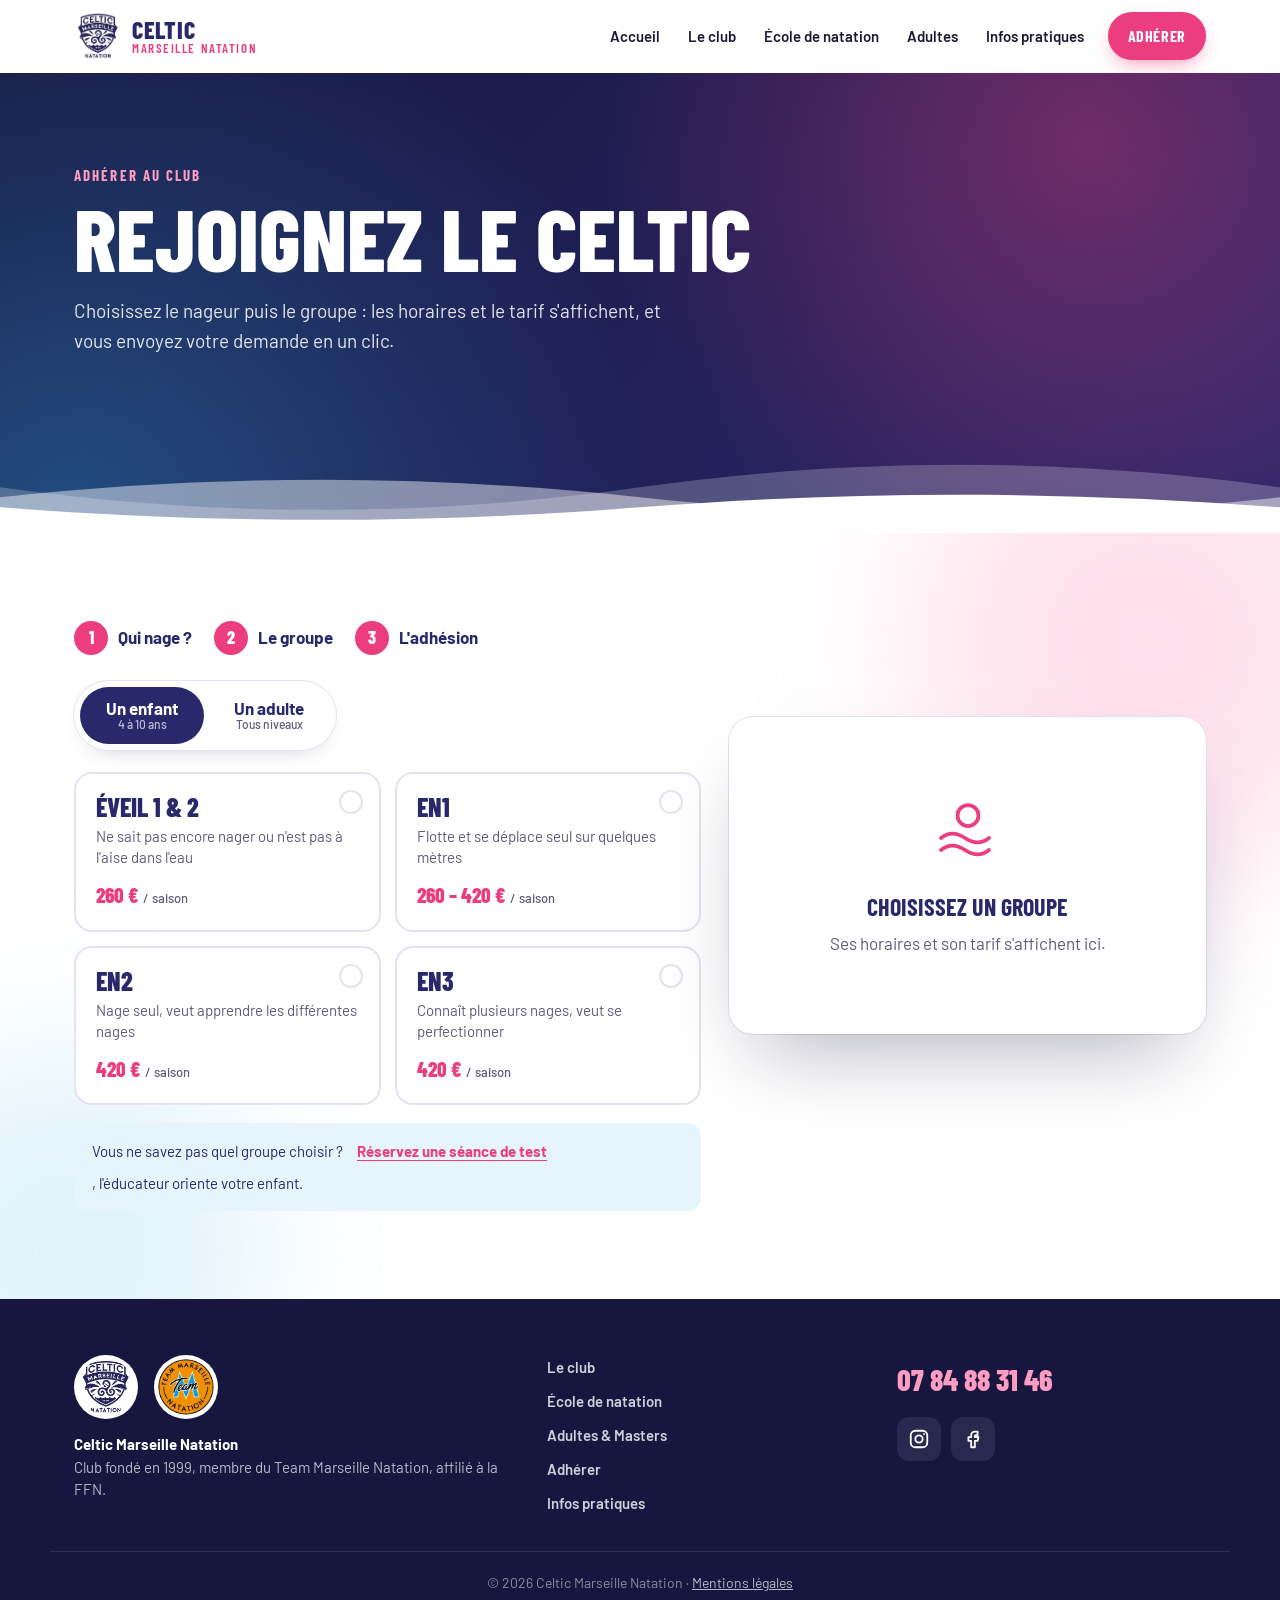
==== commit 62801ca3: "mentions-legales.html" ====
--- a/adherer.html
+++ b/adherer.html
@@ -136,7 +136,7 @@
       </div>
     </div>
   </div>
-  <p class="footer__small container">© <span id="year">2026</span> Celtic Marseille Natation</p>
+  <p class="footer__small container">© <span id="year">2026</span> Celtic Marseille Natation · <a href="mentions-legales.html">Mentions légales</a></p>
 </footer>
 
 <nav class="tabbar" aria-label="Navigation rapide">
--- a/assets/css/style.css
+++ b/assets/css/style.css
@@ -1699,3 +1699,10 @@
 @keyframes sheetUp { from { transform: translateY(100%); } }
 
 h3.group__tag { margin: 0; display: block; }
+
+/* Mentions légales */
+.legal { max-width: 760px; }
+.legal h2 { font-family: var(--font-display); font-weight: 800; font-size: 26px; text-transform: uppercase; color: var(--navy); margin: 36px 0 10px; }
+.legal h2:first-child { margin-top: 0; }
+.legal p { margin: 0 0 12px; line-height: 1.6; }
+.legal a { color: var(--pink); }
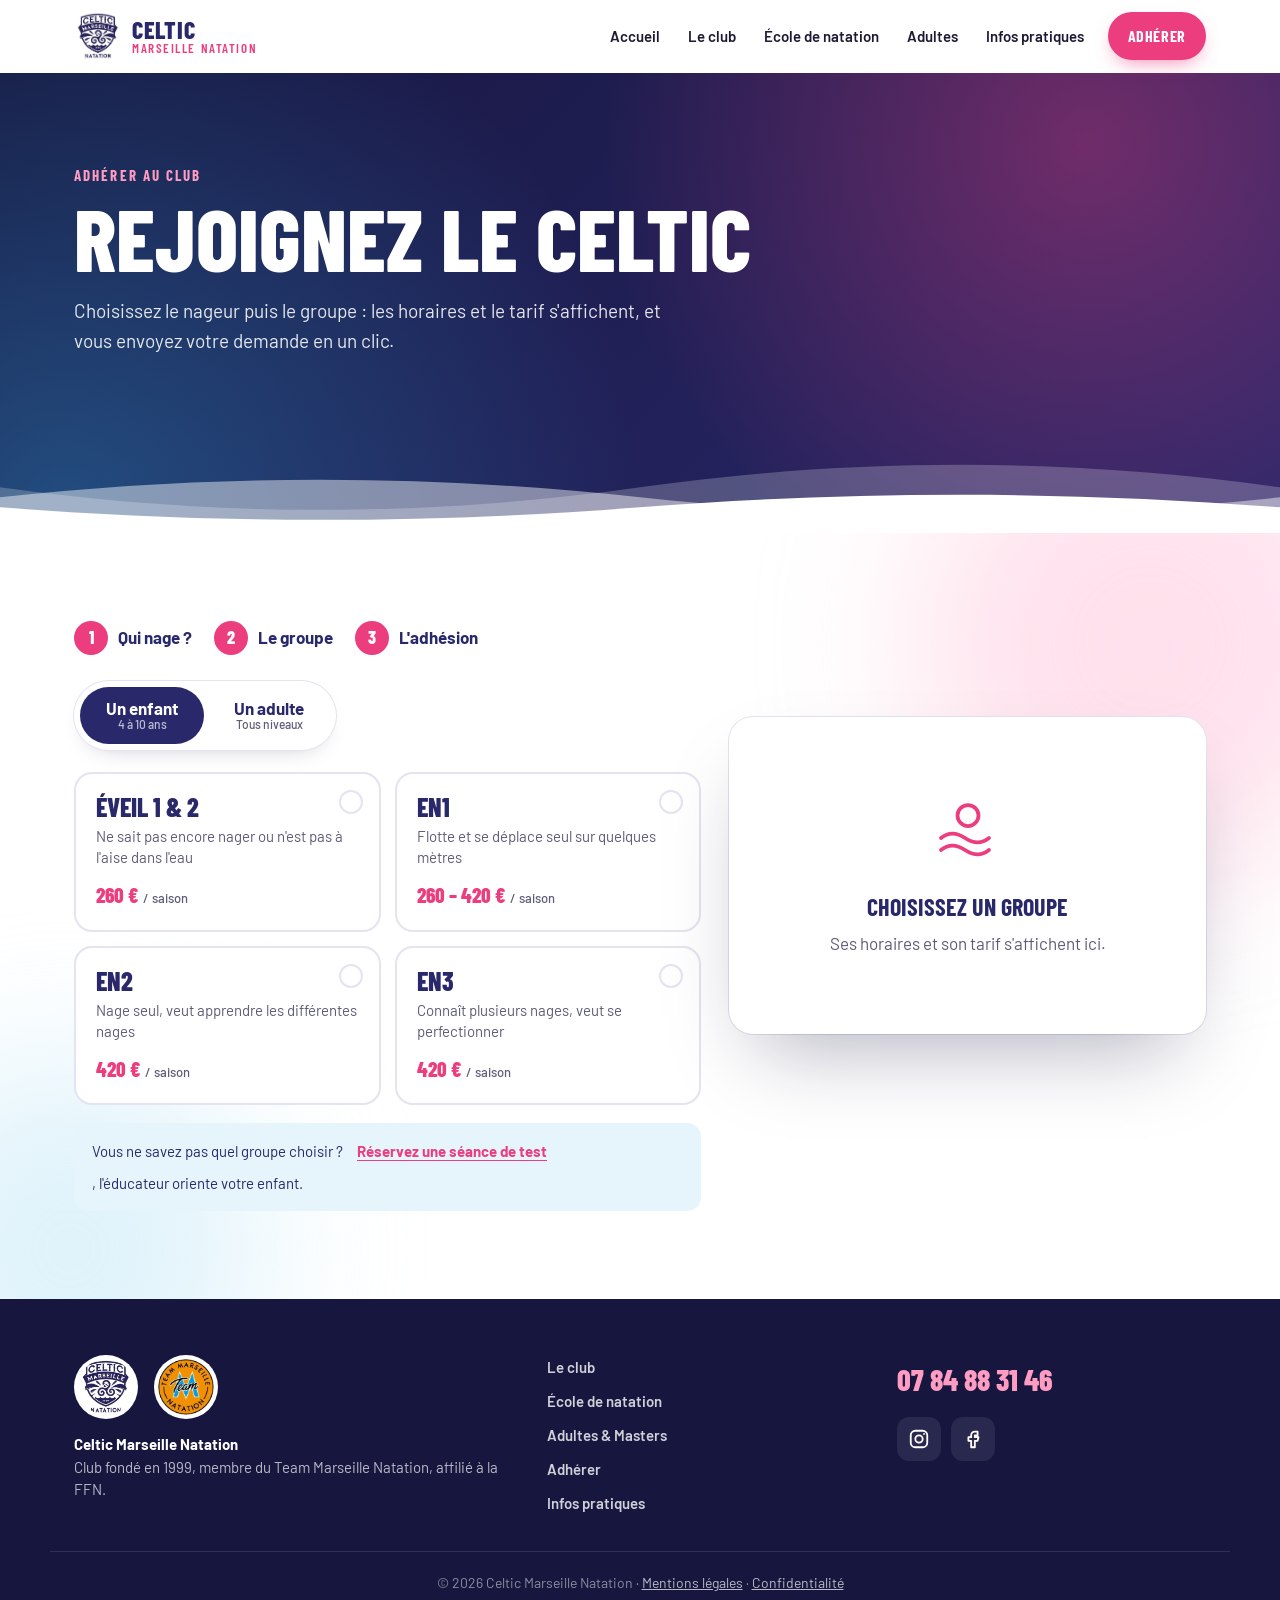
==== commit 2826b294: "Politique de confidentialité" ====
--- a/adherer.html
+++ b/adherer.html
@@ -136,7 +136,7 @@
       </div>
     </div>
   </div>
-  <p class="footer__small container">© <span id="year">2026</span> Celtic Marseille Natation · <a href="mentions-legales.html">Mentions légales</a></p>
+  <p class="footer__small container">© <span id="year">2026</span> Celtic Marseille Natation · <a href="mentions-legales.html">Mentions légales</a> · <a href="politique-confidentialite.html">Confidentialité</a></p>
 </footer>
 
 <nav class="tabbar" aria-label="Navigation rapide">
--- a/assets/css/style.css
+++ b/assets/css/style.css
@@ -1706,3 +1706,4 @@
 .legal h2:first-child { margin-top: 0; }
 .legal p { margin: 0 0 12px; line-height: 1.6; }
 .legal a { color: var(--pink); }
+.legal ul { margin: 0 0 12px; padding-left: 20px; line-height: 1.6; }
